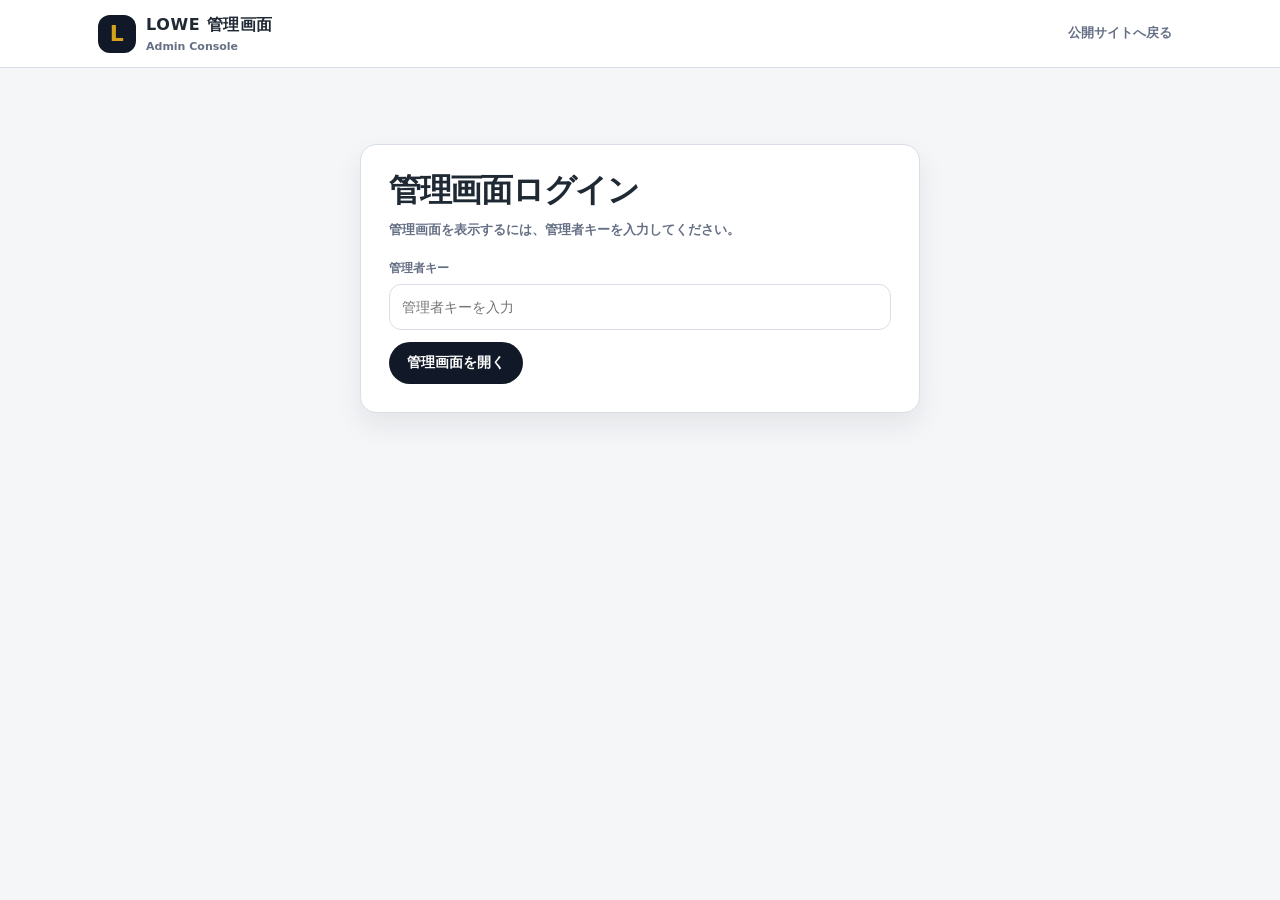
==== admin.html @ 24c026fc "Add files via upload" ====
<!DOCTYPE html>
<html lang="ja">
<head>
  <meta charset="UTF-8">
  <meta name="viewport" content="width=device-width, initial-scale=1.0">
  <title>LOWE｜管理画面</title>
  <link rel="stylesheet" href="./styles.css">
</head>
<body>
  <header class="site-header">
    <div class="header-inner">
      <a href="./index.html#top" class="brand"><span class="brand-mark">L</span><span>LOWE 管理画面<span class="brand-sub">Admin Console</span></span></a>
      <nav class="nav" aria-label="メニュー"><a href="./index.html">公開サイトへ戻る</a></nav>
    </div>
  </header>

  <main class="container">
    <section id="adminLogin" class="section">
      <div class="admin-login-card">
        <h1 style="font-size:32px;margin-top:0;">管理画面ログイン</h1>
        <p class="section-note">管理画面を表示するには、管理者キーを入力してください。</p>
        <form id="adminLoginForm" style="margin-top:18px;">
          <div class="form-row"><label for="adminKeyInput">管理者キー</label><input id="adminKeyInput" type="password" placeholder="管理者キーを入力" required></div>
          <button class="btn btn-primary" type="submit">管理画面を開く</button>
          <div id="loginNotice" class="notice">ログインしました。</div>
        </form>
      </div>
    </section>

    <section id="adminApp" class="section hidden">
      <div class="section-head"><div><h2>管理画面</h2><p class="section-note">タブを切り替えて各コンテンツを編集できます。</p></div></div>
      <div class="admin-box">
        <div class="admin-note">保存内容はGoogleスプレッドシートに反映され、公開サイト側にも表示されます。</div>
        <div class="admin-tabs" role="tablist">
          <button class="tab-btn active" type="button" data-tab="tabTop">トップページ</button>
          <button class="tab-btn" type="button" data-tab="tabAbout">チーム紹介</button>
          <button class="tab-btn" type="button" data-tab="tabRecruit">メンバー募集</button>
          <button class="tab-btn" type="button" data-tab="tabRecords">戦績</button>
          <button class="tab-btn" type="button" data-tab="tabSchedule">スケジュール</button>
        </div>

        <div id="tabTop" class="tab-panel active">
          <form id="topForm">
            <h3 style="margin-top:0;">トップページ編集</h3>
            <div class="form-grid">
              <div class="form-row full"><label for="editBadge">募集バッジ</label><input id="editBadge" type="text"></div>
              <div class="form-row full"><label for="editTitle">メイン見出し</label><textarea id="editTitle"></textarea></div>
              <div class="form-row full"><label for="editLead">説明文</label><textarea id="editLead"></textarea></div>
              <div class="form-row"><label for="editPrimaryText">メインボタン文言</label><input id="editPrimaryText" type="text"></div>
              <div class="form-row"><label for="editPrimaryLink">メインボタンリンク</label><input id="editPrimaryLink" type="text"></div>
              <div class="form-row"><label for="editSecondaryText">サブボタン文言</label><input id="editSecondaryText" type="text"></div>
              <div class="form-row"><label for="editSecondaryLink">サブボタンリンク</label><input id="editSecondaryLink" type="text"></div>
              <div class="form-row full"><label for="editImage1">トップ画像1 URL</label><input id="editImage1" type="url" placeholder="https://..."></div>
              <div class="form-row full"><label for="editImage2">トップ画像2 URL</label><input id="editImage2" type="url" placeholder="https://..."></div>
              <div class="form-row full"><label for="editImage3">トップ画像3 URL</label><input id="editImage3" type="url" placeholder="https://..."></div>
            </div>
            <div class="admin-actions"><button class="btn btn-primary" type="submit">トップページを保存する</button></div>
            <div id="topNotice" class="notice">トップページを更新しました。</div>
          </form>
        </div>

        <div id="tabAbout" class="tab-panel">
          <form id="aboutForm">
            <h3 style="margin-top:0;">チーム紹介編集</h3>
            <div class="form-row full"><label for="editAboutNote">チーム紹介の補足文</label><input id="editAboutNote" type="text"></div>
            <div id="aboutEditArea"></div>
            <div class="admin-actions"><button class="btn btn-primary" type="submit">チーム紹介を保存する</button></div>
            <div id="aboutNotice" class="notice">チーム紹介を更新しました。</div>
          </form>
        </div>

        <div id="tabRecruit" class="tab-panel">
          <form id="recruitForm">
            <h3 style="margin-top:0;">メンバー募集編集</h3>
            <div class="form-row full"><label for="editRecruitNote">メンバー募集の補足文</label><input id="editRecruitNote" type="text"></div>
            <div class="form-row full"><label for="editRecruitTitle">募集欄の見出し</label><input id="editRecruitTitle" type="text"></div>
            <div id="recruitEditArea"></div>
            <div class="admin-actions"><button class="btn btn-primary" type="submit">メンバー募集を保存する</button></div>
            <div id="recruitNotice" class="notice">メンバー募集を更新しました。</div>
          </form>
        </div>

        <div id="tabRecords" class="tab-panel">
          <h3 style="margin-top:0;">戦績登録・更新</h3>
          <form id="recordForm">
            <input id="recordId" type="hidden">
            <div class="form-grid">
              <div class="form-row"><label for="recordSeason">年度・シーズン</label><input id="recordSeason" type="text" placeholder="例：2026 Season" required></div>
              <div class="form-row"><label for="recordCompetition">大会・リーグ名</label><input id="recordCompetition" type="text" placeholder="例：東京都社会人リーグ" required></div>
              <div class="form-row full"><label for="recordResult">結果</label><input id="recordResult" type="text" placeholder="例：2部リーグ 3位"></div>
              <div class="form-row full"><label for="recordNote">備考</label><textarea id="recordNote" placeholder="例：新体制でリーグ戦に参加。"></textarea></div>
            </div>
            <div class="admin-actions"><button class="btn btn-primary" type="submit">登録・更新する</button><button id="clearRecordForm" class="btn btn-secondary" type="button">入力をクリア</button></div>
            <div id="recordNotice" class="notice">戦績を更新しました。</div>
          </form>
          <div style="height:16px;"></div>
          <div class="table-wrap"><table><thead><tr><th>年度</th><th>大会・リーグ</th><th>結果</th><th>備考</th><th>操作</th></tr></thead><tbody id="recordAdminTable"></tbody></table></div>
        </div>

        <div id="tabSchedule" class="tab-panel">
          <h3 style="margin-top:0;">スケジュール登録・更新</h3>
          <form id="scheduleForm">
            <input id="scheduleId" type="hidden">
            <div class="form-grid">
              <div class="form-row"><label for="scheduleDate">日付</label><input id="scheduleDate" type="date" required></div>
              <div class="form-row"><label for="scheduleType">種別</label><select id="scheduleType"><option>練習</option><option>練習試合</option><option>公式戦</option><option>イベント</option></select></div>
              <div class="form-row"><label for="scheduleStartTime">開始時間</label><input id="scheduleStartTime" type="time"></div>
              <div class="form-row"><label for="scheduleEndTime">終了時間</label><input id="scheduleEndTime" type="time"></div>
              <div class="form-row"><label for="scheduleTitleInput">内容</label><input id="scheduleTitleInput" type="text" placeholder="例：通常練習" required></div>
              <div class="form-row"><label for="schedulePlace">場所</label><input id="schedulePlace" type="text" placeholder="例：東京都内体育館"></div>
              <div class="form-row"><label for="scheduleTrialStatus">体験参加</label><select id="scheduleTrialStatus"><option>可</option><option>要相談</option><option>不可</option></select></div>
              <div class="form-row"><label for="scheduleNote">公開メモ</label><input id="scheduleNote" type="text" placeholder="例：詳細は申込後に案内します"></div>
            </div>
            <div class="admin-actions"><button class="btn btn-primary" type="submit">登録・更新する</button><button id="clearScheduleForm" class="btn btn-secondary" type="button">入力をクリア</button></div>
            <div id="scheduleNotice" class="notice">スケジュールを更新しました。</div>
          </form>
          <div style="height:16px;"></div>
          <div class="table-wrap"><table><thead><tr><th>日付</th><th>内容</th><th>時間</th><th>場所</th><th>種別</th><th>体験参加</th><th>操作</th></tr></thead><tbody id="scheduleAdminTable"></tbody></table></div>
        </div>
      </div>
    </section>
  </main>

  <script>window.LOWE_CONFIG = { API_URL: 'https://script.google.com/macros/s/AKfycbwyia8Nlp12G9dh4fAoDj5HJZ_Hp--eAXgDvvhFyzN0VoirF3Um8paBgnr2kawOHe3fKA/exec' };</script>
  <script src="./admin.js"></script>
</body>
</html>
---- styles.css ----
:root {
  --bg: #f5f6f8;
  --surface: #ffffff;
  --surface-soft: #f0f2f5;
  --text: #1f2933;
  --muted: #667085;
  --line: #d9dee7;
  --main: #111827;
  --accent: #d7a21b;
  --accent-soft: #fff4cc;
  --red: #c2410c;
  --radius: 16px;
  --shadow: 0 12px 28px rgba(16, 24, 40, 0.08);
}

* { box-sizing: border-box; }
html { scroll-behavior: smooth; }
body {
  margin: 0;
  font-family: system-ui, -apple-system, BlinkMacSystemFont, "Segoe UI", sans-serif;
  color: var(--text);
  background: var(--bg);
  line-height: 1.6;
}
a { color: inherit; text-decoration: none; }
.hidden { display: none !important; }

.site-header {
  position: sticky;
  top: 0;
  z-index: 20;
  background: rgba(255, 255, 255, 0.94);
  border-bottom: 1px solid var(--line);
  backdrop-filter: blur(10px);
}
.header-inner {
  max-width: 1120px;
  margin: 0 auto;
  padding: 12px 18px;
  display: flex;
  align-items: center;
  justify-content: space-between;
  gap: 16px;
}
.brand {
  display: flex;
  align-items: center;
  gap: 10px;
  font-weight: 800;
  letter-spacing: 0.04em;
}
.brand-mark {
  width: 38px;
  height: 38px;
  border-radius: 12px;
  background: var(--main);
  color: var(--accent);
  display: grid;
  place-items: center;
  font-size: 22px;
  font-weight: 900;
}
.brand-sub {
  display: block;
  font-size: 11px;
  color: var(--muted);
  font-weight: 600;
  letter-spacing: 0;
}
.nav {
  display: flex;
  gap: 6px;
  flex-wrap: wrap;
  justify-content: flex-end;
}
.nav a {
  padding: 8px 10px;
  border-radius: 999px;
  font-size: 13px;
  color: var(--muted);
  font-weight: 700;
}
.nav a:hover { background: var(--surface-soft); color: var(--text); }

.nav a.active { background: var(--main); color: #ffffff; }
.container {
  max-width: 1120px;
  margin: 0 auto;
  padding: 22px 18px 56px;
}
.hero {
  display: grid;
  grid-template-columns: minmax(0, 1.15fr) minmax(320px, 0.85fr);
  gap: 18px;
  margin-top: 14px;
  align-items: stretch;
}
.hero-main,
.hero-gallery,
.card,
.form-box,
.admin-box,
.admin-login-card {
  background: var(--surface);
  border: 1px solid var(--line);
  border-radius: var(--radius);
  box-shadow: var(--shadow);
}
.admin-login-card {
  max-width: 560px;
  margin: 54px auto 0;
  padding: 28px;
}
.hero-main {
  padding: 36px 34px;
  min-height: 360px;
  display: flex;
  flex-direction: column;
  justify-content: space-between;
  overflow: hidden;
  position: relative;
}
.hero-main::after {
  content: "LOWE";
  position: absolute;
  right: -12px;
  bottom: -44px;
  font-size: 112px;
  font-weight: 900;
  color: rgba(17, 24, 39, 0.05);
  letter-spacing: 0.04em;
  pointer-events: none;
}
.hero-gallery {
  padding: 14px;
  display: grid;
  grid-template-columns: 1.15fr 0.85fr;
  grid-template-rows: 1fr 1fr;
  gap: 10px;
  min-height: 360px;
}
.hero-gallery.hidden { display: none; }
.hero-img {
  width: 100%;
  height: 100%;
  border-radius: 14px;
  object-fit: cover;
  background: var(--surface-soft);
  display: block;
}
.hero-img-main { grid-row: 1 / 3; }
.hero-gallery.one { grid-template-columns: 1fr; grid-template-rows: 1fr; }
.hero-gallery.one .hero-img-main { grid-row: auto; }
.hero-gallery.two { grid-template-columns: 1fr 1fr; grid-template-rows: 1fr; }
.hero-gallery.two .hero-img-main { grid-row: auto; }

.badge {
  display: inline-flex;
  width: fit-content;
  padding: 7px 12px;
  border-radius: 999px;
  background: var(--accent-soft);
  color: #7a5600;
  font-size: 13px;
  font-weight: 800;
}
h1 {
  margin: 16px 0 12px;
  font-size: clamp(32px, 5vw, 56px);
  line-height: 1.08;
  letter-spacing: -0.04em;
  white-space: pre-line;
}
.lead {
  margin: 0;
  max-width: 820px;
  font-size: 17px;
  color: var(--muted);
  font-weight: 500;
  white-space: pre-line;
  position: relative;
  z-index: 1;
}
.hero-actions {
  display: flex;
  flex-wrap: wrap;
  gap: 10px;
  margin-top: 28px;
  position: relative;
  z-index: 1;
}
.btn {
  appearance: none;
  border: 0;
  border-radius: 999px;
  padding: 12px 18px;
  font-size: 14px;
  font-weight: 800;
  cursor: pointer;
  display: inline-flex;
  align-items: center;
  justify-content: center;
  gap: 8px;
  transition: 0.16s ease;
}
.btn-primary { background: var(--main); color: #ffffff; }
.btn-primary:hover {
  transform: translateY(-1px);
  box-shadow: 0 10px 18px rgba(17, 24, 39, 0.18);
}
.btn-secondary {
  background: var(--surface-soft);
  color: var(--text);
  border: 1px solid var(--line);
}
.btn-danger {
  background: #fff1f2;
  color: #be123c;
  border: 1px solid #fecdd3;
}
.btn-small { padding: 8px 12px; font-size: 12px; }

.section { margin-top: 26px; }
.section-head {
  display: flex;
  align-items: flex-end;
  justify-content: space-between;
  gap: 16px;
  margin-bottom: 12px;
}
.section h2 { margin: 0; font-size: 24px; letter-spacing: -0.02em; }
.section-note {
  margin: 0;
  color: var(--muted);
  font-size: 13px;
  font-weight: 600;
}
.grid-3 {
  display: grid;
  grid-template-columns: repeat(3, 1fr);
  gap: 14px;
}
.grid-2 {
  display: grid;
  grid-template-columns: repeat(2, 1fr);
  gap: 14px;
}
.card { padding: 18px; }
.card-kicker {
  display: inline-flex;
  padding: 4px 9px;
  border-radius: 999px;
  background: var(--surface-soft);
  color: var(--muted);
  font-size: 12px;
  font-weight: 800;
  margin-bottom: 10px;
}
.card h3 { margin: 0 0 8px; font-size: 17px; }
.card p {
  margin: 0;
  color: var(--muted);
  font-size: 14px;
  white-space: pre-line;
}
.recruit-list {
  display: grid;
  gap: 10px;
  margin: 0;
  padding: 0;
  list-style: none;
}
.recruit-list li {
  display: flex;
  gap: 10px;
  align-items: flex-start;
  padding: 12px;
  border: 1px solid var(--line);
  border-radius: 14px;
  background: #ffffff;
}
.check {
  width: 22px;
  height: 22px;
  border-radius: 999px;
  display: grid;
  place-items: center;
  background: var(--accent-soft);
  color: #7a5600;
  font-weight: 900;
  flex: 0 0 auto;
}
.form-box, .admin-box { padding: 18px; }
label {
  display: block;
  margin-bottom: 6px;
  color: var(--muted);
  font-size: 12px;
  font-weight: 800;
}
input, select, textarea {
  width: 100%;
  padding: 11px 12px;
  border: 1px solid var(--line);
  border-radius: 12px;
  background: #ffffff;
  font: inherit;
  font-size: 14px;
  color: var(--text);
}
input[type="date"], input[type="time"] { min-height: 46px; }
textarea { min-height: 92px; resize: vertical; }
.form-grid {
  display: grid;
  grid-template-columns: repeat(2, 1fr);
  gap: 12px;
}
.form-row { margin-bottom: 12px; }
.full { grid-column: 1 / -1; }

.schedule-list { display: grid; gap: 10px; }
.schedule-item {
  display: grid;
  grid-template-columns: 132px 1fr auto;
  gap: 12px;
  align-items: center;
  padding: 14px;
  border: 1px solid var(--line);
  border-radius: 14px;
  background: var(--surface);
}
.date-box {
  padding: 10px;
  border-radius: 12px;
  background: var(--surface-soft);
  text-align: center;
  font-weight: 900;
}
.date-box span {
  display: block;
  color: var(--muted);
  font-size: 12px;
  font-weight: 800;
}
.schedule-title { font-weight: 900; }
.schedule-meta { color: var(--muted); font-size: 13px; }
.tag {
  display: inline-flex;
  align-items: center;
  padding: 5px 9px;
  border-radius: 999px;
  background: var(--surface-soft);
  color: var(--muted);
  font-size: 12px;
  font-weight: 800;
  white-space: nowrap;
}
.tag.open { background: var(--accent-soft); color: #7a5600; }
.tag.match { background: #dbeafe; color: #1d4ed8; }
.tag.trial-ok { background: #dcfce7; color: #166534; }
.tag.trial-ng { background: #ffedd5; color: #9a3412; }

.table-wrap {
  overflow-x: auto;
  background: var(--surface);
  border: 1px solid var(--line);
  border-radius: var(--radius);
  box-shadow: var(--shadow);
}
table {
  width: 100%;
  min-width: 720px;
  border-collapse: collapse;
  font-size: 14px;
}
th, td {
  padding: 12px;
  border-bottom: 1px solid var(--line);
  text-align: left;
  white-space: nowrap;
}
th {
  background: var(--surface-soft);
  color: var(--muted);
  font-size: 12px;
  font-weight: 900;
}
tr:last-child td { border-bottom: 0; }
.compact-table table { min-width: 620px; }

.notice {
  padding: 13px 14px;
  border-radius: 14px;
  background: var(--accent-soft);
  color: #7a5600;
  font-size: 13px;
  font-weight: 800;
  margin-top: 12px;
  display: none;
}
.notice.error {
  background: #fff1f2;
  color: #be123c;
}
.admin-note {
  padding: 14px;
  border-radius: 14px;
  background: #eef2ff;
  color: #3730a3;
  font-size: 13px;
  font-weight: 700;
  margin-bottom: 14px;
}
.admin-tabs {
  display: flex;
  flex-wrap: wrap;
  gap: 8px;
  margin-bottom: 16px;
  padding: 8px;
  background: var(--surface-soft);
  border-radius: 999px;
}
.tab-btn {
  border: 0;
  border-radius: 999px;
  padding: 10px 14px;
  background: transparent;
  color: var(--muted);
  font-weight: 900;
  cursor: pointer;
  font-size: 13px;
}
.tab-btn.active { background: var(--main); color: #ffffff; }
.tab-panel { display: none; }
.tab-panel.active { display: block; }
.admin-actions {
  display: flex;
  flex-wrap: wrap;
  gap: 10px;
  margin-top: 4px;
}
.admin-card {
  padding: 14px;
  border: 1px solid var(--line);
  border-radius: 14px;
  background: #ffffff;
  margin-bottom: 12px;
}
.footer {
  margin-top: 34px;
  padding: 20px 0 0;
  color: var(--muted);
  font-size: 13px;
  text-align: center;
}

@media (max-width: 920px) {
  .hero { grid-template-columns: 1fr; }
  .hero-gallery { min-height: 280px; }
}
@media (max-width: 860px) {
  .grid-3, .grid-2 { grid-template-columns: 1fr; }
  .form-grid { grid-template-columns: 1fr; }
  .schedule-item { grid-template-columns: 1fr; }
  .header-inner {
    align-items: flex-start;
    flex-direction: column;
  }
  .nav { justify-content: flex-start; }
  .hero-main { padding: 24px; }
}
@media (max-width: 520px) {
  .container { padding: 14px 12px 42px; }
  .nav a { padding: 7px 8px; font-size: 12px; }
  .hero-gallery {
    grid-template-columns: 1fr;
    grid-template-rows: repeat(3, 160px);
  }
  .hero-gallery .hero-img-main { grid-row: auto; }
  .admin-tabs { border-radius: 16px; }
  .tab-btn { flex: 1 1 auto; }
}
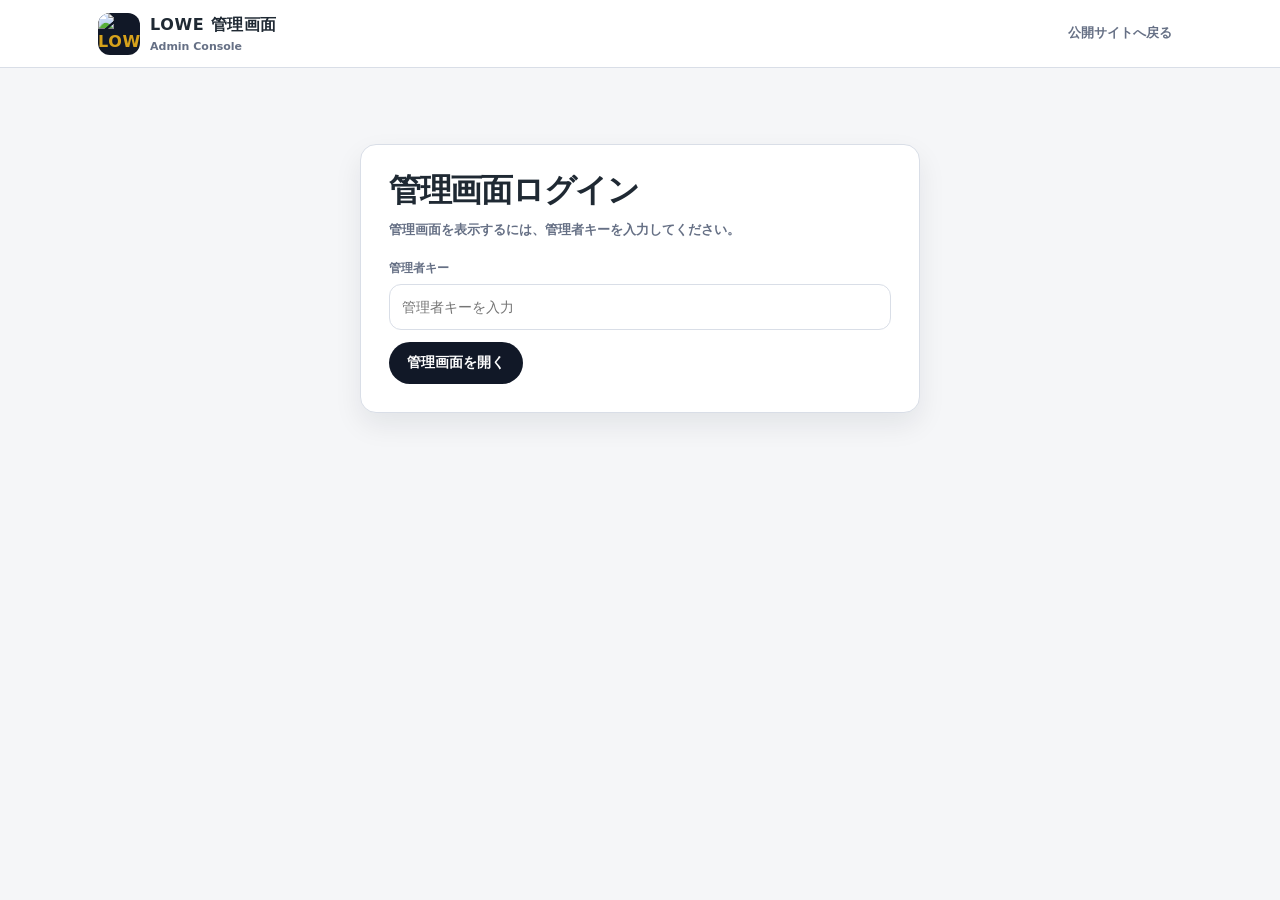
==== commit e042ccc8: "Add files via upload" ====
--- a/admin.html
+++ b/admin.html
@@ -9,7 +9,7 @@
 <body>
   <header class="site-header">
     <div class="header-inner">
-      <a href="./index.html#top" class="brand"><span class="brand-mark">L</span><span>LOWE 管理画面<span class="brand-sub">Admin Console</span></span></a>
+      <a href="./index.html#top" class="brand"><span class="brand-mark"><img src="./images/logo.png" alt="LOWE logo"></span><span>LOWE 管理画面<span class="brand-sub">Admin Console</span></span></a>
       <nav class="nav" aria-label="メニュー"><a href="./index.html">公開サイトへ戻る</a></nav>
     </div>
   </header>
--- a/styles.css
+++ b/styles.css
@@ -50,15 +50,22 @@
   letter-spacing: 0.04em;
 }
 .brand-mark {
-  width: 38px;
-  height: 38px;
+  width: 42px;
+  height: 42px;
   border-radius: 12px;
   background: var(--main);
   color: var(--accent);
   display: grid;
   place-items: center;
-  font-size: 22px;
-  font-weight: 900;
+  overflow: hidden;
+  flex: 0 0 auto;
+}
+
+.brand-mark img {
+  width: 100%;
+  height: 100%;
+  object-fit: cover;
+  display: block;
 }
 .brand-sub {
   display: block;
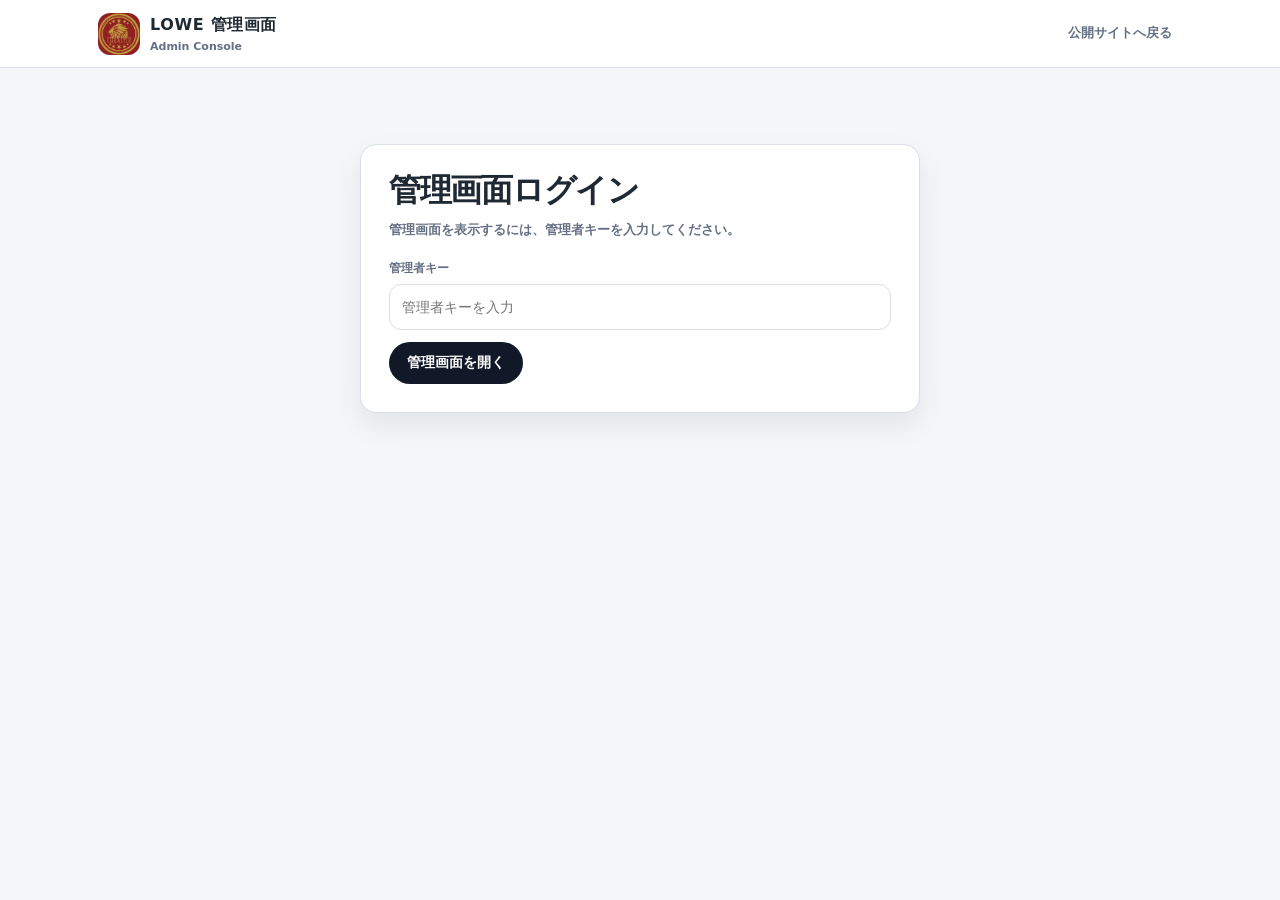
==== commit 29e3db1e: "Add files via upload" ====
--- a/admin.html
+++ b/admin.html
@@ -9,7 +9,7 @@
 <body>
   <header class="site-header">
     <div class="header-inner">
-      <a href="./index.html#top" class="brand"><span class="brand-mark"><img src="./images/logo.png" alt="LOWE logo"></span><span>LOWE 管理画面<span class="brand-sub">Admin Console</span></span></a>
+      <a href="./index.html#top" class="brand"><span class="brand-mark"><img src="./images/logo.png" alt="LOWE logo" onerror="this.style.display='none'; this.parentElement.classList.add('logo-fallback');"></span><span>LOWE 管理画面<span class="brand-sub">Admin Console</span></span></a>
       <nav class="nav" aria-label="メニュー"><a href="./index.html">公開サイトへ戻る</a></nav>
     </div>
   </header>
--- a/styles.css
+++ b/styles.css
@@ -67,6 +67,12 @@
   object-fit: cover;
   display: block;
 }
+
+.brand-mark.logo-fallback::before {
+  content: "L";
+  font-size: 22px;
+  font-weight: 900;
+}
 .brand-sub {
   display: block;
   font-size: 11px;
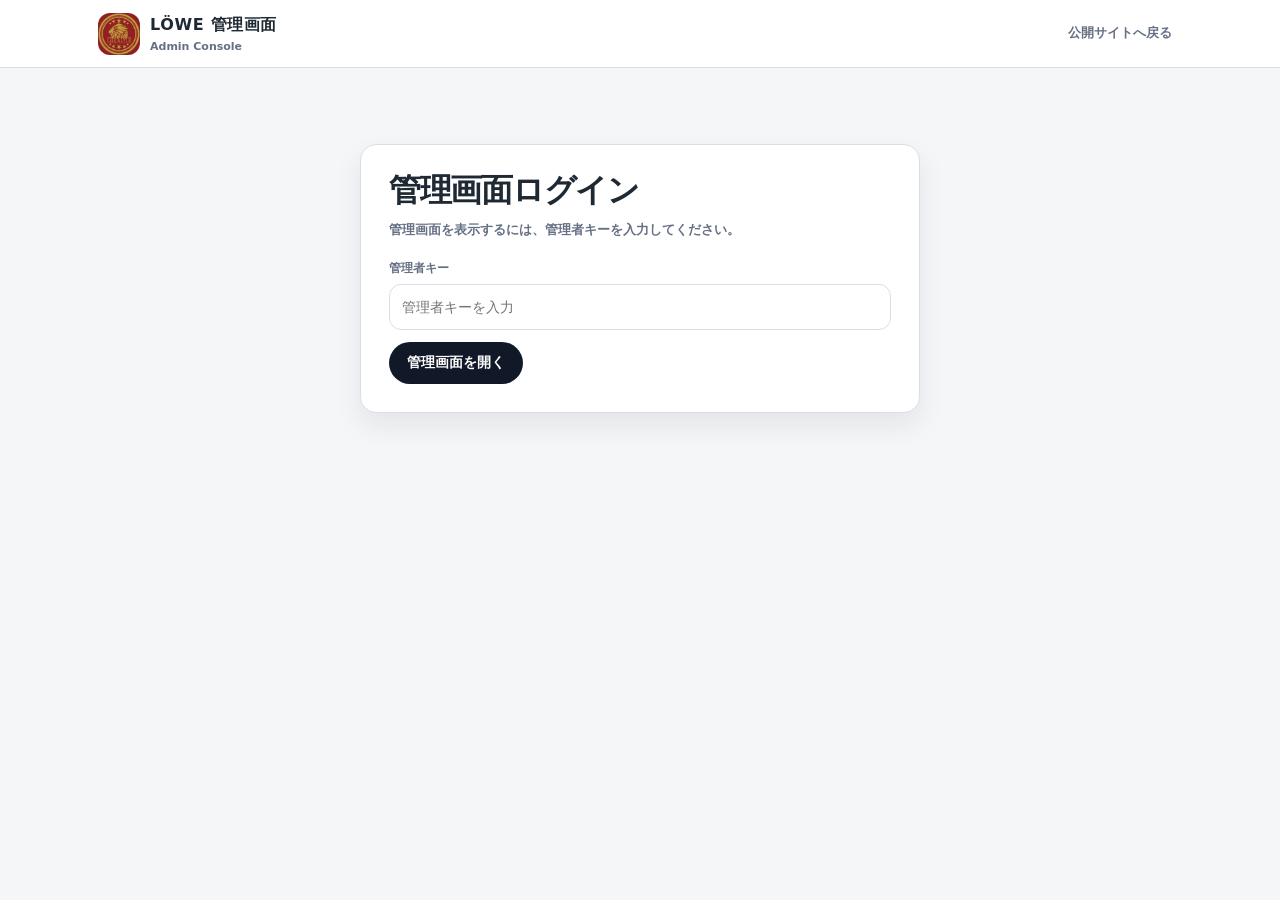
==== commit 2113c142: "Update admin.html" ====
--- a/admin.html
+++ b/admin.html
@@ -3,13 +3,13 @@
 <head>
   <meta charset="UTF-8">
   <meta name="viewport" content="width=device-width, initial-scale=1.0">
-  <title>LOWE｜管理画面</title>
+  <title>LÖWE｜管理画面</title>
   <link rel="stylesheet" href="./styles.css">
 </head>
 <body>
   <header class="site-header">
     <div class="header-inner">
-      <a href="./index.html#top" class="brand"><span class="brand-mark"><img src="./images/logo.png" alt="LOWE logo" onerror="this.style.display='none'; this.parentElement.classList.add('logo-fallback');"></span><span>LOWE 管理画面<span class="brand-sub">Admin Console</span></span></a>
+      <a href="./index.html#top" class="brand"><span class="brand-mark"><img src="./images/logo.png" alt="LOWE logo" onerror="this.style.display='none'; this.parentElement.classList.add('logo-fallback');"></span><span>LÖWE 管理画面<span class="brand-sub">Admin Console</span></span></a>
       <nav class="nav" aria-label="メニュー"><a href="./index.html">公開サイトへ戻る</a></nav>
     </div>
   </header>
